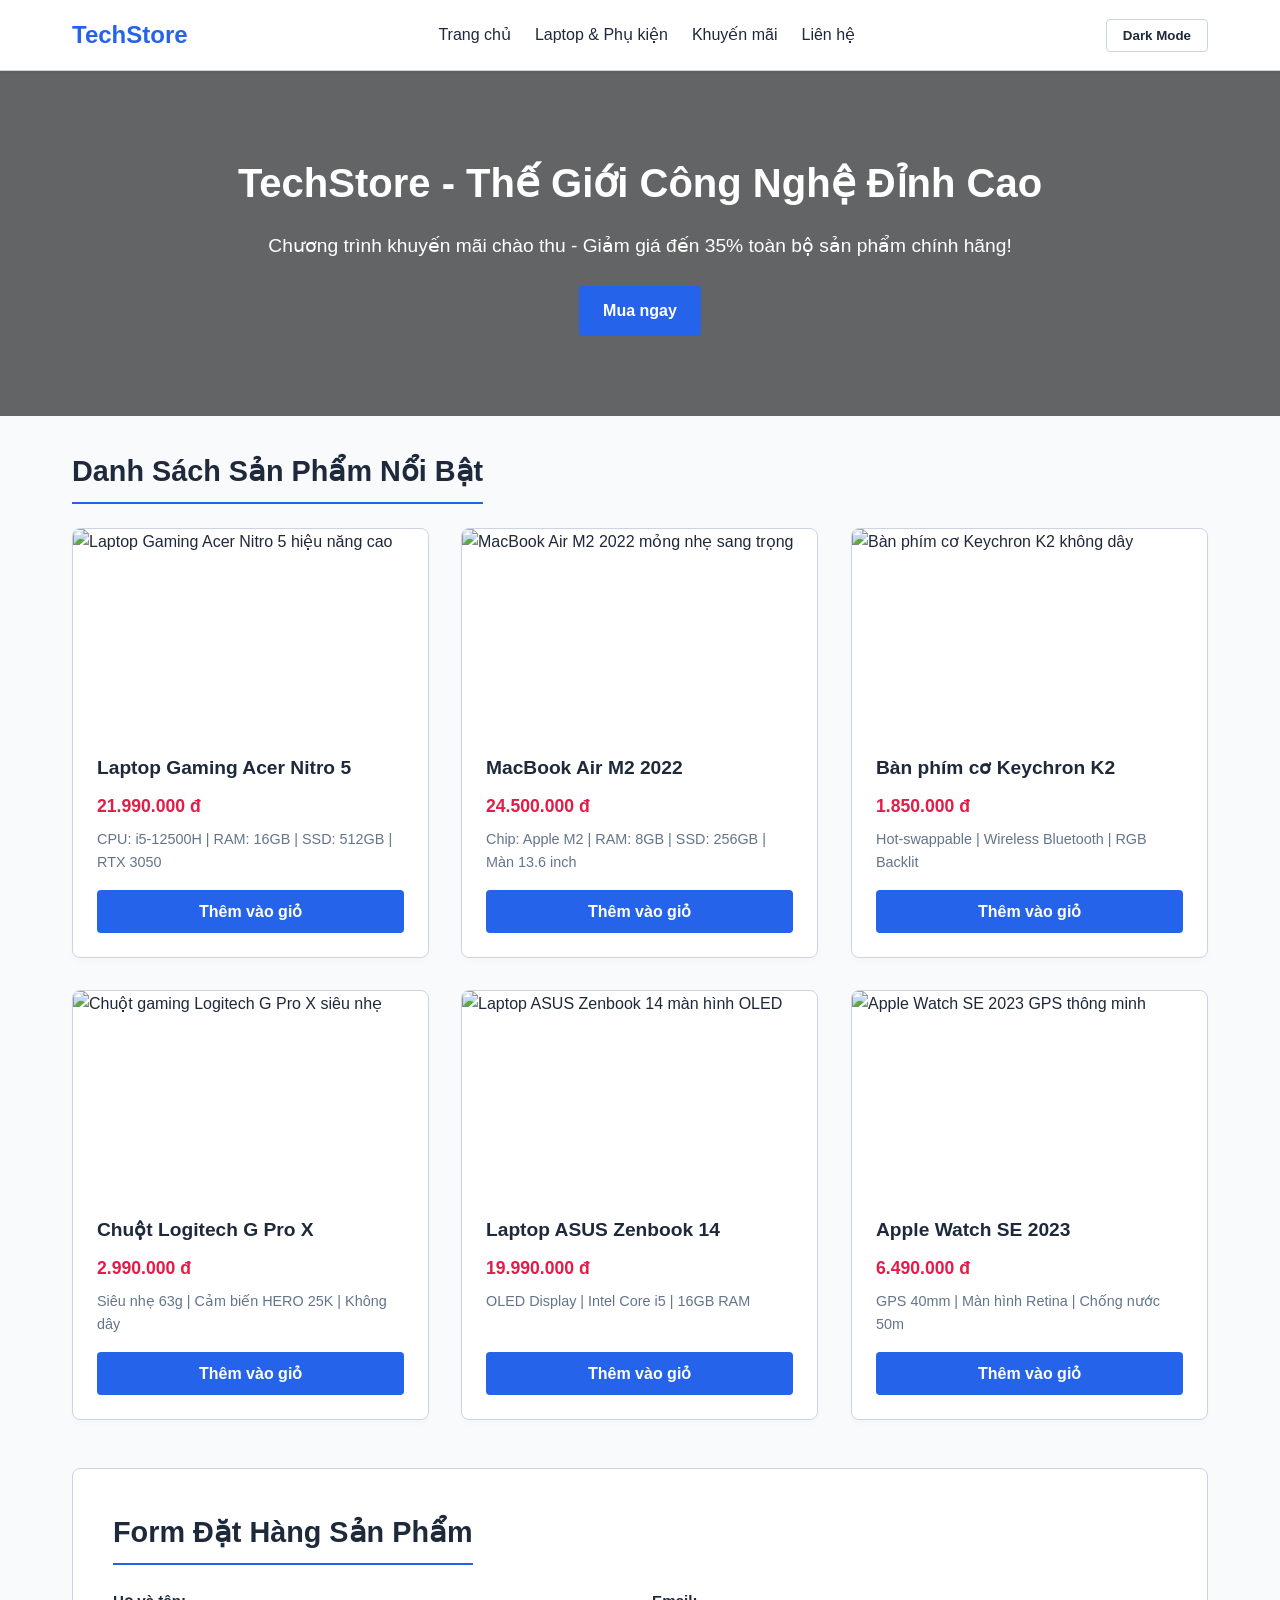
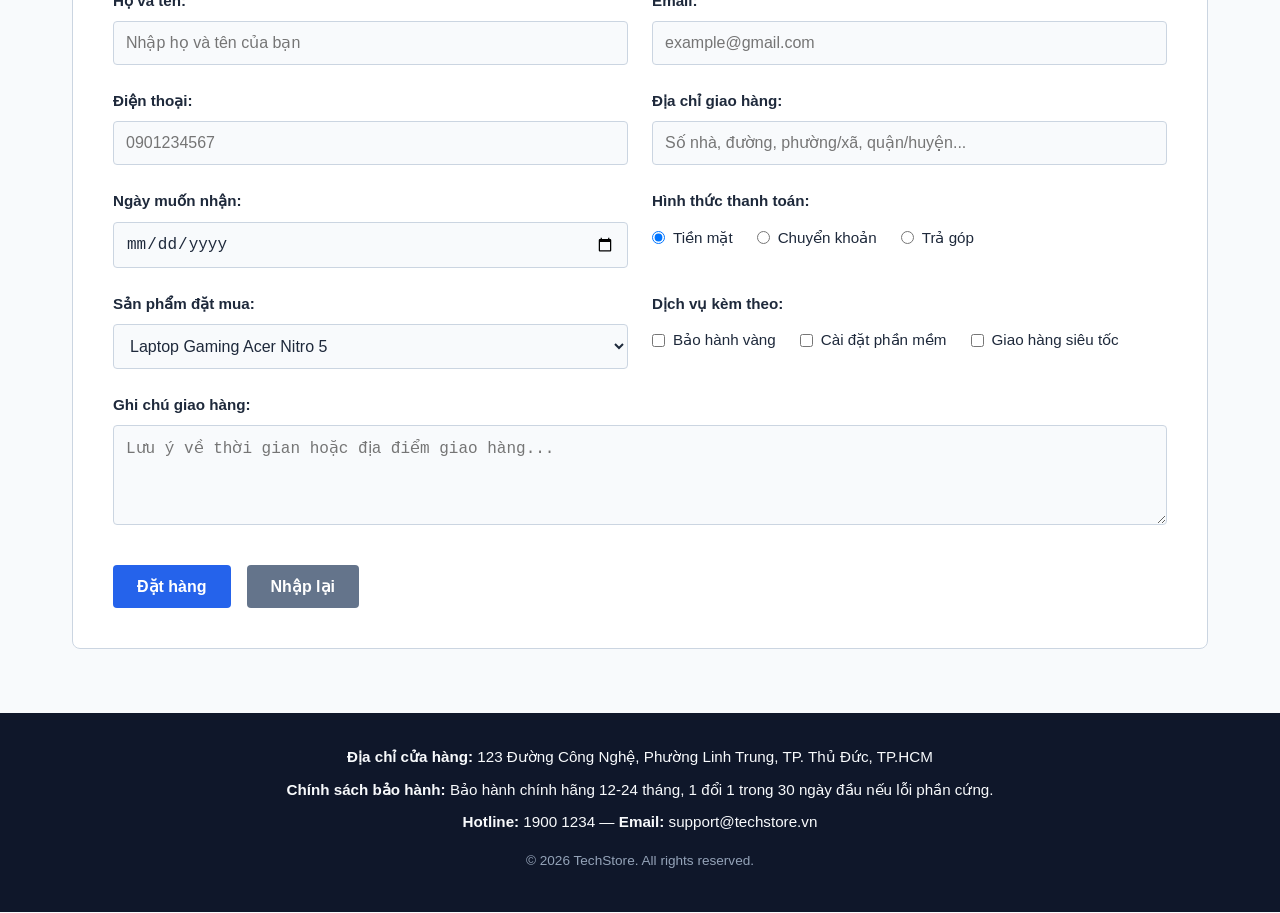
==== Untitled-1.html @ 46003c02 "Initial commit" ====
<!DOCTYPE html>
<html lang="vi" data-theme="light">
<head>
    <meta charset="UTF-8">
    <meta name="viewport" content="width=device-width, initial-scale=1.0">
    <meta name="description" content="TechStore - Trang bán hàng thiết bị công nghệ, laptop, bàn phím cơ, chuột chính hãng giá tốt nhất.">
    <title>TechStore - Trang Bán Thiết Bị Công Nghệ Chính Hãng</title>
    
    <!-- Nhúng thư viện Animate.css qua CDN (Yêu cầu điểm 0.5) -->
    <link rel="stylesheet" href="https://cdnjs.cloudflare.com/ajax/libs/animate.css/4.1.1/animate.min.css"/>

    <style>
        /* --- 5. CSS Design System & Variables (:root) --- */
        :root {
            --bg-color: #f8fafc;
            --text-color: #1e293b;
            --header-bg: #ffffff;
            --card-bg: #ffffff;
            --primary-color: #2563eb;
            --primary-hover: #1d4ed8;
            --border-color: #cbd5e1;
            --footer-bg: #0f172a;
            --footer-text: #f8fafc;
        }

        [data-theme="dark"] {
            --bg-color: #0f172a;
            --text-color: #f8fafc;
            --header-bg: #1e293b;
            --card-bg: #1e293b;
            --primary-color: #3b82f6;
            --primary-hover: #60a5fa;
            --border-color: #334155;
            --footer-bg: #020617;
            --footer-text: #f8fafc;
        }

        /* --- Global Reset & Box Model --- */
        * {
            box-sizing: border-box;
            margin: 0;
            padding: 0;
            transition: background-color 0.3s ease, color 0.3s ease;
        }

        body {
            font-family: 'Segoe UI', Tahoma, Geneva, Verdana, sans-serif;
            background-color: var(--bg-color);
            color: var(--text-color);
            line-height: 1.6;
        }

        /* --- 2. Dùng Grid dựng bố cục tổng thể trang web --- */
        .page-grid {
            display: grid;
            grid-template-rows: auto auto 1fr auto;
            min-height: 100vh;
        }

        /* --- 1. Header + Menu (Semantic: header, nav) --- */
        header {
            background-color: var(--header-bg);
            border-bottom: 1px solid var(--border-color);
            position: sticky;
            top: 0;
            z-index: 1000;
            box-shadow: 0 1px 3px rgba(0,0,0,0.1);
        }

        .nav-container {
            max-width: 1200px;
            margin: 0 auto;
            padding: 1rem 2rem;
            display: flex;
            justify-content: space-between;
            align-items: center;
        }

        .logo {
            font-size: 1.5rem;
            font-weight: bold;
            color: var(--primary-color);
        }

        /* --- 3. Dùng Flexbox cho thanh menu --- */
        .nav-links {
            display: flex;
            list-style: none;
            gap: 1.5rem;
            align-items: center;
        }

        .nav-links a {
            text-decoration: none;
            color: var(--text-color);
            font-weight: 500;
        }

        .nav-links a:hover {
            color: var(--primary-color);
        }

        .theme-toggle {
            background: none;
            border: 1px solid var(--border-color);
            color: var(--text-color);
            padding: 0.5rem 1rem;
            border-radius: 4px;
            cursor: pointer;
            font-weight: 600;
        }

        .theme-toggle:hover {
            border-color: var(--primary-color);
        }

        /* --- Banner / Hình ảnh (Semantic: section) --- */
        .banner {
            background: linear-gradient(rgba(0,0,0,0.6), rgba(0,0,0,0.6)), url('https://images.unsplash.com/photo-1517336714731-489689fd1ca8?auto=format&fit=crop&w=1200&q=80') no-repeat center center/cover;
            color: #ffffff;
            text-align: center;
            padding: 5rem 2rem;
        }

        .banner h1 {
            font-size: 2.5rem;
            margin-bottom: 1rem;
        }

        .banner p {
            font-size: 1.2rem;
            margin-bottom: 1.5rem;
        }

        .btn-primary {
            background-color: var(--primary-color);
            color: white;
            padding: 0.75rem 1.5rem;
            border: none;
            border-radius: 4px;
            font-size: 1rem;
            font-weight: bold;
            cursor: pointer;
            text-decoration: none;
            display: inline-block;
        }

        .btn-primary:hover {
            background-color: var(--primary-hover);
        }

        /* --- Main Container (Semantic: main) --- */
        .container {
            max-width: 1200px;
            margin: 0 auto;
            padding: 2rem;
            width: 100%;
        }

        .section-title {
            font-size: 1.8rem;
            margin-bottom: 1.5rem;
            border-bottom: 2px solid var(--primary-color);
            padding-bottom: 0.5rem;
            display: inline-block;
        }

        /* --- Danh sách nội dung: Dạng lưới tối thiểu 6 mục (Semantic: section, article) --- */
        .products-grid {
            display: grid;
            grid-template-columns: repeat(auto-fit, minmax(300px, 1fr));
            gap: 2rem;
            margin-bottom: 3rem;
        }

        .product-card {
            background-color: var(--card-bg);
            border: 1px solid var(--border-color);
            border-radius: 8px;
            overflow: hidden;
            display: flex;
            flex-direction: column;
            box-shadow: 0 4px 6px rgba(0,0,0,0.02);
        }

        .product-card img {
            width: 100%;
            height: 200px;
            object-fit: cover;
        }

        .product-info {
            padding: 1.5rem;
            display: flex;
            flex-direction: column;
            flex-grow: 1;
        }

        .product-title {
            font-size: 1.2rem;
            font-weight: bold;
            margin-bottom: 0.5rem;
        }

        .product-price {
            color: #e11d48;
            font-size: 1.1rem;
            font-weight: bold;
            margin-bottom: 0.5rem;
        }

        .product-specs {
            font-size: 0.9rem;
            color: #64748b;
            margin-bottom: 1rem;
            flex-grow: 1;
        }

        [data-theme="dark"] .product-specs {
            color: #94a3b8;
        }

        /* --- Form Đặt Hàng (Yêu cầu đầy đủ 6 loại thẻ và căn chỉnh chuẩn) --- */
        .order-section {
            background-color: var(--card-bg);
            border: 1px solid var(--border-color);
            padding: 2.5rem;
            border-radius: 8px;
            margin-bottom: 2rem;
        }

        .form-grid {
            display: grid;
            grid-template-columns: 1fr 1fr;
            gap: 1.5rem;
        }

        .form-group {
            display: flex;
            flex-direction: column;
            gap: 0.5rem;
        }

        .form-group.full-width {
            grid-column: span 2;
        }

        label {
            font-weight: 600;
            font-size: 0.95rem;
        }

        input[type="text"],
        input[type="email"],
        input[type="tel"],
        input[type="date"],
        select,
        textarea {
            padding: 0.75rem;
            border: 1px solid var(--border-color);
            background-color: var(--bg-color);
            color: var(--text-color);
            border-radius: 4px;
            font-size: 1rem;
            width: 100%;
        }

        textarea {
            resize: vertical;
            height: 100px;
        }

        .radio-group, .checkbox-group {
            display: flex;
            gap: 1.5rem;
            margin-top: 0.25rem;
            flex-wrap: wrap;
        }

        .radio-item, .checkbox-item {
            display: flex;
            align-items: center;
            gap: 0.5rem;
            font-weight: normal;
            cursor: pointer;
        }

        .form-actions {
            display: flex;
            gap: 1rem;
            margin-top: 1rem;
        }

        .btn-secondary {
            background-color: #64748b;
            color: white;
            padding: 0.75rem 1.5rem;
            border: none;
            border-radius: 4px;
            font-size: 1rem;
            font-weight: bold;
            cursor: pointer;
        }

        .btn-secondary:hover {
            background-color: #475569;
        }

        /* --- Footer (Semantic: footer) --- */
        footer {
            background-color: var(--footer-bg);
            color: var(--footer-text);
            text-align: center;
            padding: 2rem;
        }

        footer p {
            margin-bottom: 0.5rem;
            font-size: 0.95rem;
        }

        /* --- 6. Media Query Responsive (Hỗ trợ tối thiểu 3 mốc: Mobile <= 480px, Tablet <= 768px, Laptop) --- */
        @media (max-width: 768px) {
            .form-grid {
                grid-template-columns: 1fr;
            }
            .form-group.full-width {
                grid-column: span 1;
            }
            .nav-links {
                display: none; /* Ẩn menu phụ trên mobile nhỏ, có thể bật toggle nếu muốn */
            }
        }

        @media (max-width: 480px) {
            .container {
                padding: 1rem;
            }
            .banner h1 {
                font-size: 1.8rem;
            }
        }
    </style>
</head>
<body>

    <div class="page-grid">
        
        <!-- 1. HEADER + MENU (Semantic tag: header, nav) -->
        <header>
            <nav class="nav-container">
                <div class="logo">TechStore</div>
                <ul class="nav-links">
                    <li><a href="#home">Trang chủ</a></li>
                    <li><a href="#products">Laptop & Phụ kiện</a></li>
                    <li><a href="#sale">Khuyến mãi</a></li>
                    <li><a href="#contact">Liên hệ</a></li>
                </ul>
                <button class="theme-toggle" id="themeToggleBtn" onclick="toggleTheme()" aria-label="Chuyển đổi giao diện sáng tối">Dark Mode</button>
            </nav>
        </header>

        <!-- 2. BANNER / HÌNH ẢNH (Semantic tag: section) -->
        <section id="home" class="banner animate__animated animate__fadeIn">
            <h1>TechStore - Thế Giới Công Nghệ Đỉnh Cao</h1>
            <p>Chương trình khuyến mãi chào thu - Giảm giá đến 35% toàn bộ sản phẩm chính hãng!</p>
            <a href="#products" class="btn-primary">Mua ngay</a>
        </section>

        <!-- MAIN CONTENT (Semantic tag: main) -->
        <main class="container">
            
            <!-- 3. DANH SÁCH NỘI DUNG (Tối thiểu 6 sản phẩm, dạng lưới Grid/Flex) -->
            <section id="products">
                <h2 class="section-title animate__animated animate__bounceIn">Danh Sách Sản Phẩm Nổi Bật</h2>
                <div class="products-grid">
                    
                    <!-- Sản phẩm 1 -->
                    <article class="product-card animate__animated animate__zoomIn">
                        <img src="https://images.unsplash.com/photo-1517336714731-489689fd1ca8?auto=format&fit=crop&w=500&q=80" alt="Laptop Gaming Acer Nitro 5 hiệu năng cao">
                        <div class="product-info">
                            <h3 class="product-title">Laptop Gaming Acer Nitro 5</h3>
                            <div class="product-price">21.990.000 đ</div>
                            <div class="product-specs">CPU: i5-12500H | RAM: 16GB | SSD: 512GB | RTX 3050</div>
                            <button class="btn-primary" onclick="selectProduct('Laptop Gaming Acer Nitro 5')">Thêm vào giỏ</button>
                        </div>
                    </article>

                    <!-- Sản phẩm 2 -->
                    <article class="product-card animate__animated animate__zoomIn">
                        <img src="https://images.unsplash.com/photo-1527443224154-c4a3942d3acf?auto=format&fit=crop&w=500&q=80" alt="MacBook Air M2 2022 mỏng nhẹ sang trọng">
                        <div class="product-info">
                            <h3 class="product-title">MacBook Air M2 2022</h3>
                            <div class="product-price">24.500.000 đ</div>
                            <div class="product-specs">Chip: Apple M2 | RAM: 8GB | SSD: 256GB | Màn 13.6 inch</div>
                            <button class="btn-primary" onclick="selectProduct('MacBook Air M2 2022')">Thêm vào giỏ</button>
                        </div>
                    </article>

                    <!-- Sản phẩm 3 -->
                    <article class="product-card animate__animated animate__zoomIn">
                        <img src="https://images.unsplash.com/photo-1587829741301-dc798b83add3?auto=format&fit=crop&w=500&q=80" alt="Bàn phím cơ Keychron K2 không dây">
                        <div class="product-info">
                            <h3 class="product-title">Bàn phím cơ Keychron K2</h3>
                            <div class="product-price">1.850.000 đ</div>
                            <div class="product-specs">Hot-swappable | Wireless Bluetooth | RGB Backlit</div>
                            <button class="btn-primary" onclick="selectProduct('Bàn phím cơ Keychron K2')">Thêm vào giỏ</button>
                        </div>
                    </article>

                    <!-- Sản phẩm 4 -->
                    <article class="product-card animate__animated animate__zoomIn">
                        <img src="https://images.unsplash.com/photo-1615663245857-ac93bb7c39e7?auto=format&fit=crop&w=500&q=80" alt="Chuột gaming Logitech G Pro X siêu nhẹ">
                        <div class="product-info">
                            <h3 class="product-title">Chuột Logitech G Pro X</h3>
                            <div class="product-price">2.990.000 đ</div>
                            <div class="product-specs">Siêu nhẹ 63g | Cảm biến HERO 25K | Không dây</div>
                            <button class="btn-primary" onclick="selectProduct('Chuột Logitech G Pro X')">Thêm vào giỏ</button>
                        </div>
                    </article>

                    <!-- Sản phẩm 5 -->
                    <article class="product-card animate__animated animate__zoomIn">
                        <img src="https://images.unsplash.com/photo-1593642632823-8f785ba67e45?auto=format&fit=crop&w=500&q=80" alt="Laptop ASUS Zenbook 14 màn hình OLED">
                        <div class="product-info">
                            <h3 class="product-title">Laptop ASUS Zenbook 14</h3>
                            <div class="product-price">19.990.000 đ</div>
                            <div class="product-specs">OLED Display | Intel Core i5 | 16GB RAM</div>
                            <button class="btn-primary" onclick="selectProduct('Laptop ASUS Zenbook 14')">Thêm vào giỏ</button>
                        </div>
                    </article>

                    <!-- Sản phẩm 6 -->
                    <article class="product-card animate__animated animate__zoomIn">
                        <img src="https://images.unsplash.com/photo-1546868871-7041f2a55e12?auto=format&fit=crop&w=500&q=80" alt="Apple Watch SE 2023 GPS thông minh">
                        <div class="product-info">
                            <h3 class="product-title">Apple Watch SE 2023</h3>
                            <div class="product-price">6.490.000 đ</div>
                            <div class="product-specs">GPS 40mm | Màn hình Retina | Chống nước 50m</div>
                            <button class="btn-primary" onclick="selectProduct('Apple Watch SE 2023')">Thêm vào giỏ</button>
                        </div>
                    </article>

                </div>
            </section>

            <!-- 4. FORM ĐẶT HÀNG (Yêu cầu đề số 5: đủ các trường bắt buộc và đủ loại thẻ form) -->
            <section class="order-section animate__animated animate__fadeInUp" id="contact">
                <h2 class="section-title">Form Đặt Hàng Sản Phẩm</h2>
                <form action="#" method="POST">
                    <div class="form-grid">
                        
                        <!-- Họ và tên (input type="text") -->
                        <div class="form-group">
                            <label for="fullname">Họ và tên:</label>
                            <input type="text" id="fullname" name="fullname" placeholder="Nhập họ và tên của bạn" required>
                        </div>

                        <!-- Email (input type="email") -->
                        <div class="form-group">
                            <label for="email">Email:</label>
                            <input type="email" id="email" name="email" placeholder="example@gmail.com" required>
                        </div>

                        <!-- Điện thoại (input type="tel") -->
                        <div class="form-group">
                            <label for="phone">Điện thoại:</label>
                            <input type="tel" id="phone" name="phone" placeholder="0901234567" required>
                        </div>

                        <!-- Địa chỉ giao hàng (input type="text") -->
                        <div class="form-group">
                            <label for="address">Địa chỉ giao hàng:</label>
                            <input type="text" id="address" name="address" placeholder="Số nhà, đường, phường/xã, quận/huyện..." required>
                        </div>

                        <!-- Ngày muốn nhận (input type="date") -->
                        <div class="form-group">
                            <label for="delivery-date">Ngày muốn nhận:</label>
                            <input type="date" id="delivery-date" name="delivery_date" required>
                        </div>

                        <!-- Hình thức thanh toán (radio - Tiền mặt / Chuyển khoản / Trả góp) -->
                        <div class="form-group">
                            <label>Hình thức thanh toán:</label>
                            <div class="radio-group">
                                <label class="radio-item"><input type="radio" name="payment" value="cash" checked> Tiền mặt</label>
                                <label class="radio-item"><input type="radio" name="payment" value="transfer"> Chuyển khoản</label>
                                <label class="radio-item"><input type="radio" name="payment" value="installment"> Trả góp</label>
                            </div>
                        </div>

                        <!-- Sản phẩm đặt mua (select - tối thiểu 4 lựa chọn) -->
                        <div class="form-group">
                            <label for="product-select">Sản phẩm đặt mua:</label>
                            <select id="product-select" name="product">
                                <option value="acer-nitro">Laptop Gaming Acer Nitro 5</option>
                                <option value="macbook-air">MacBook Air M2 2022</option>
                                <option value="keychron">Bàn phím cơ Keychron K2</option>
                                <option value="logitech-mouse">Chuột Logitech G Pro X</option>
                                <option value="zenbook">Laptop ASUS Zenbook 14</option>
                            </select>
                        </div>

                        <!-- Dịch vụ kèm theo (checkbox - tối thiểu 3 lựa chọn) -->
                        <div class="form-group">
                            <label>Dịch vụ kèm theo:</label>
                            <div class="checkbox-group">
                                <label class="checkbox-item"><input type="checkbox" name="service" value="warranty"> Bảo hành vàng</label>
                                <label class="checkbox-item"><input type="checkbox" name="service" value="install"> Cài đặt phần mềm</label>
                                <label class="checkbox-item"><input type="checkbox" name="service" value="ship"> Giao hàng siêu tốc</label>
                            </div>
                        </div>

                        <!-- Ghi chú giao hàng (textarea) -->
                        <div class="form-group full-width">
                            <label for="notes">Ghi chú giao hàng:</label>
                            <textarea id="notes" name="notes" placeholder="Lưu ý về thời gian hoặc địa điểm giao hàng..."></textarea>
                        </div>

                        <!-- Nút bấm (button - Đặt hàng và Nhập lại) -->
                        <div class="form-actions full-width">
                            <button type="submit" class="btn-primary">Đặt hàng</button>
                            <button type="reset" class="btn-secondary">Nhập lại</button>
                        </div>

                    </div>
                </form>
            </section>

        </main>

        <!-- 5. FOOTER (Semantic tag: footer) -->
        <footer>
            <p><strong>Địa chỉ cửa hàng:</strong> 123 Đường Công Nghệ, Phường Linh Trung, TP. Thủ Đức, TP.HCM</p>
            <p><strong>Chính sách bảo hành:</strong> Bảo hành chính hãng 12-24 tháng, 1 đổi 1 trong 30 ngày đầu nếu lỗi phần cứng.</p>
            <p><strong>Hotline:</strong> 1900 1234 — <strong>Email:</strong> support@techstore.vn</p>
            <p style="margin-top: 1rem; font-size: 0.85rem; color: #94a3b8;">&copy; 2026 TechStore. All rights reserved.</p>
        </footer>

    </div>

    <!-- Script JavaScript chuyển đổi Dark Mode và chọn nhanh sản phẩm -->
    <script>
        function toggleTheme() {
            const html = document.documentElement;
            const btn = document.getElementById('themeToggleBtn');
            if (html.getAttribute('data-theme') === 'light') {
                html.setAttribute('data-theme', 'dark');
                btn.textContent = 'Light Mode';
            } else {
                html.setAttribute('data-theme', 'light');
                btn.textContent = 'Dark Mode';
            }
        }

        function selectProduct(productName) {
            const select = document.getElementById('product-select');
            for (let option of select.options) {
                if (option.text.includes(productName) || option.value === productName) {
                    select.value = option.value;
                    break;
                }
            }
            document.getElementById('contact').scrollIntoView({ behavior: 'smooth' });
        }
    </script>
</body>
</html>
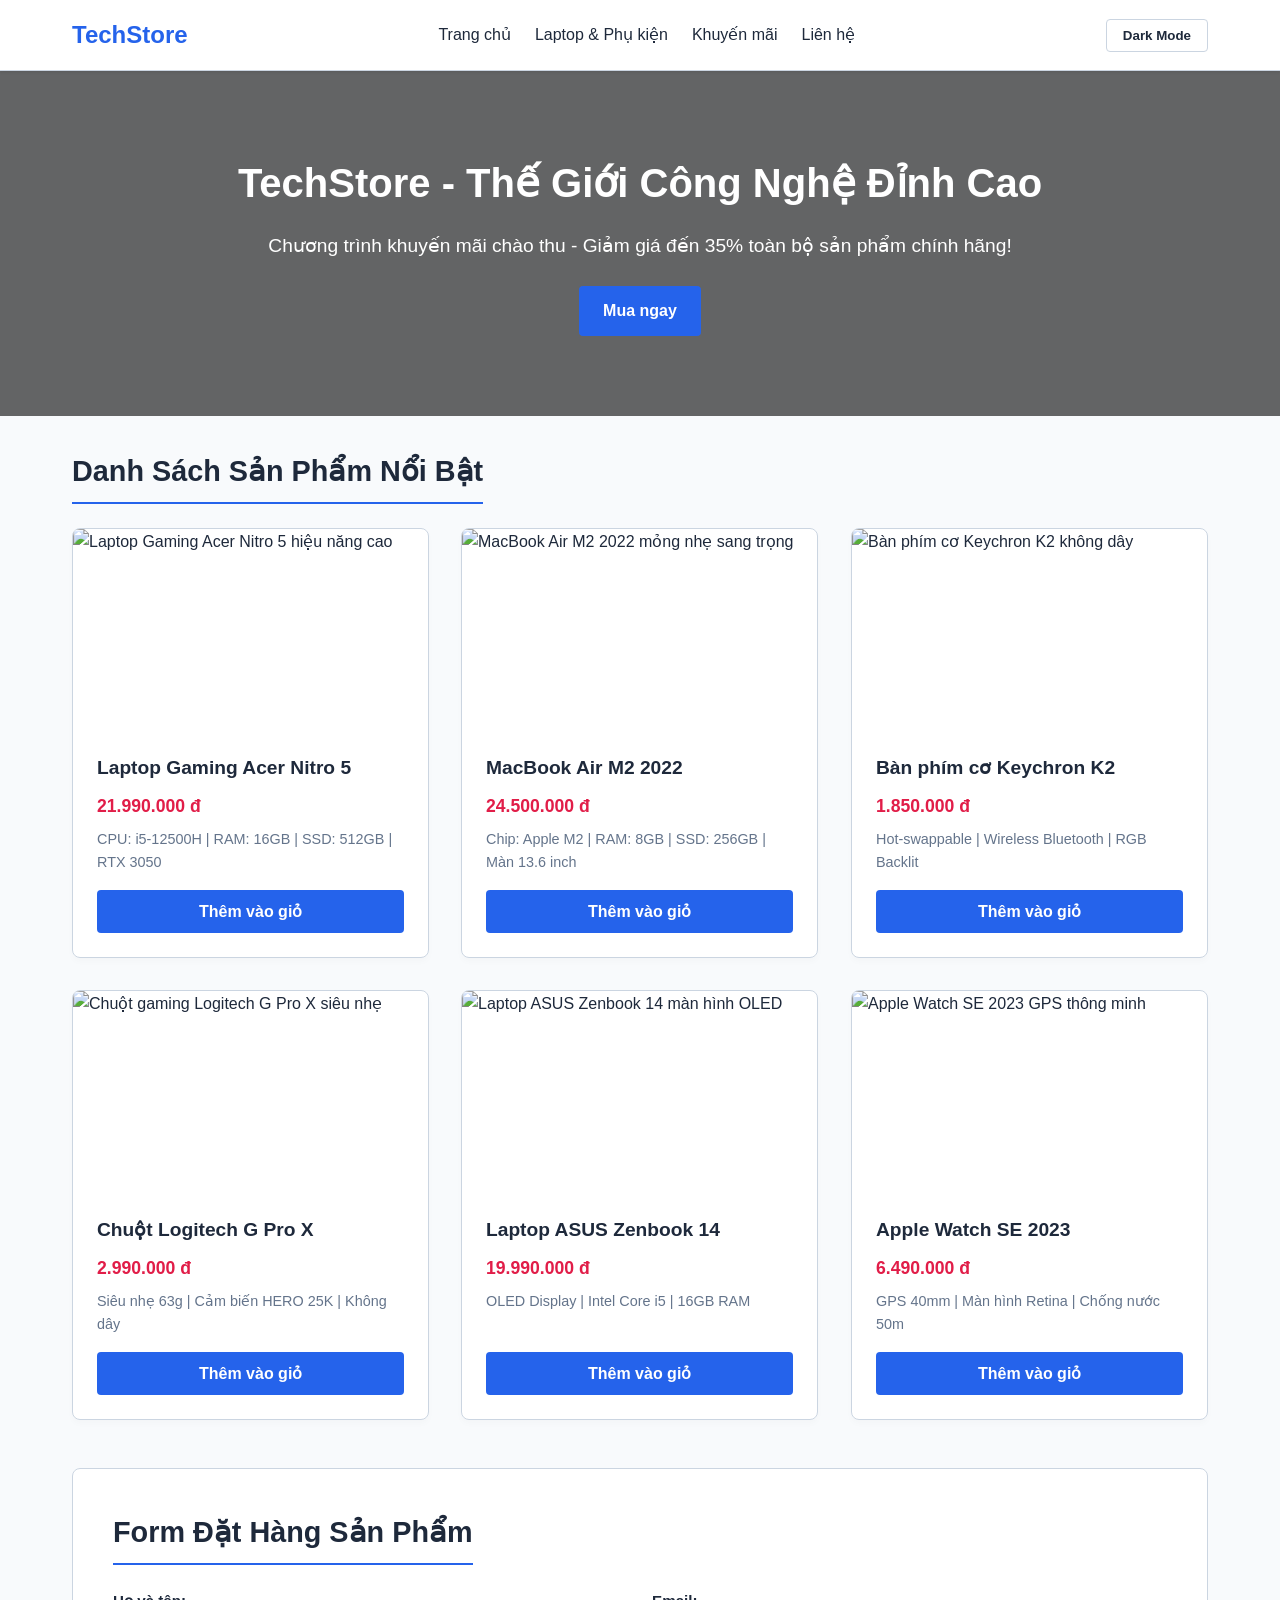
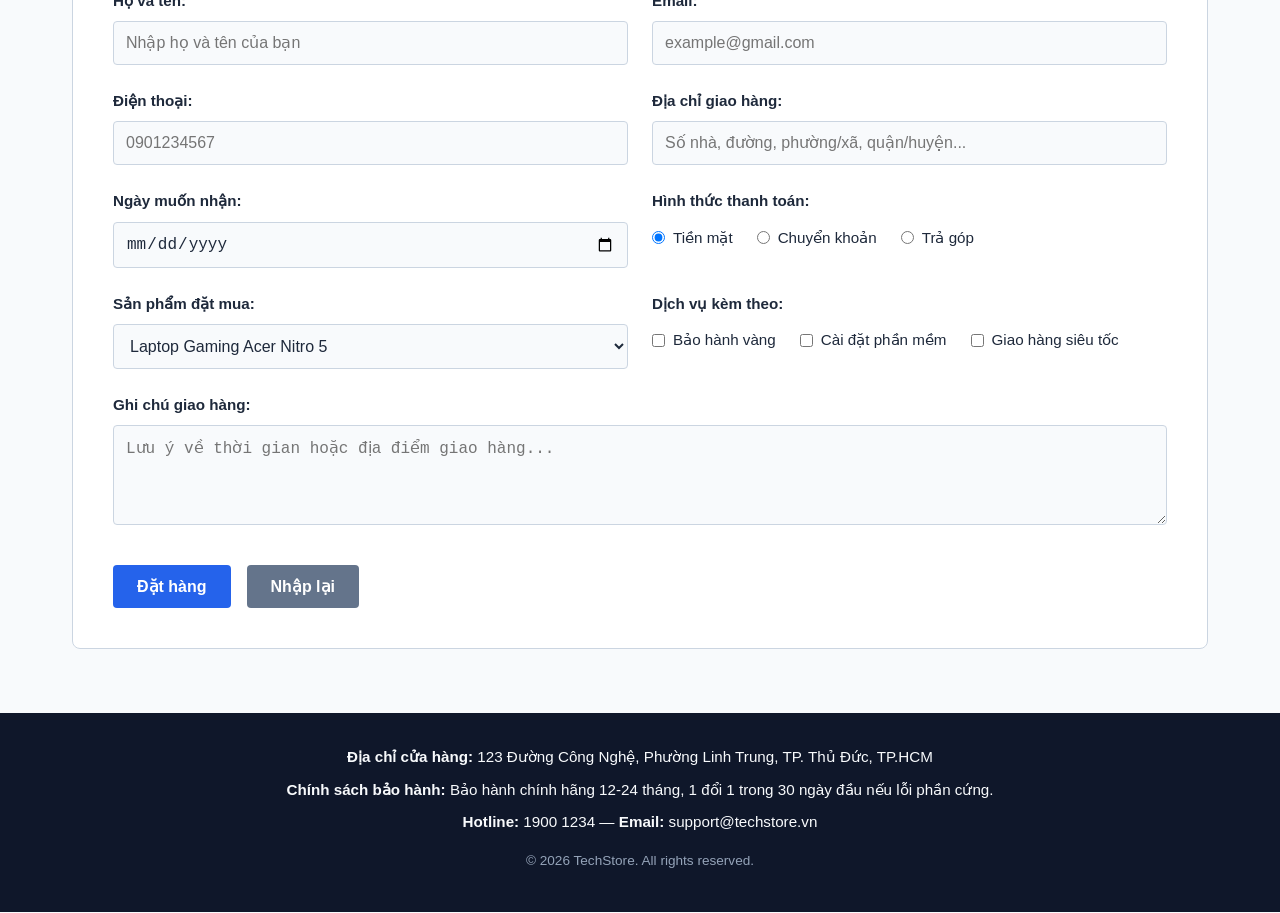
==== commit 41e28983: "Update code" ====
--- a/Untitled-1.html
+++ b/Untitled-1.html
@@ -3,8 +3,8 @@
 <head>
     <meta charset="UTF-8">
     <meta name="viewport" content="width=device-width, initial-scale=1.0">
-    <meta name="description" content="TechStore - Trang bán hàng thiết bị công nghệ, laptop, bàn phím cơ, chuột chính hãng giá tốt nhất.">
-    <title>TechStore - Trang Bán Thiết Bị Công Nghệ Chính Hãng</title>
+    <meta name="description" content="PandaStore - Trang bán hàng thiết bị công nghệ, laptop, bàn phím cơ, chuột chính hãng giá tốt nhất.">
+    <title>PandaStore - Trang Bán Thiết Bị Công Nghệ Chính Hãng</title>
     
     <!-- Nhúng thư viện Animate.css qua CDN (Yêu cầu điểm 0.5) -->
     <link rel="stylesheet" href="https://cdnjs.cloudflare.com/ajax/libs/animate.css/4.1.1/animate.min.css"/>
